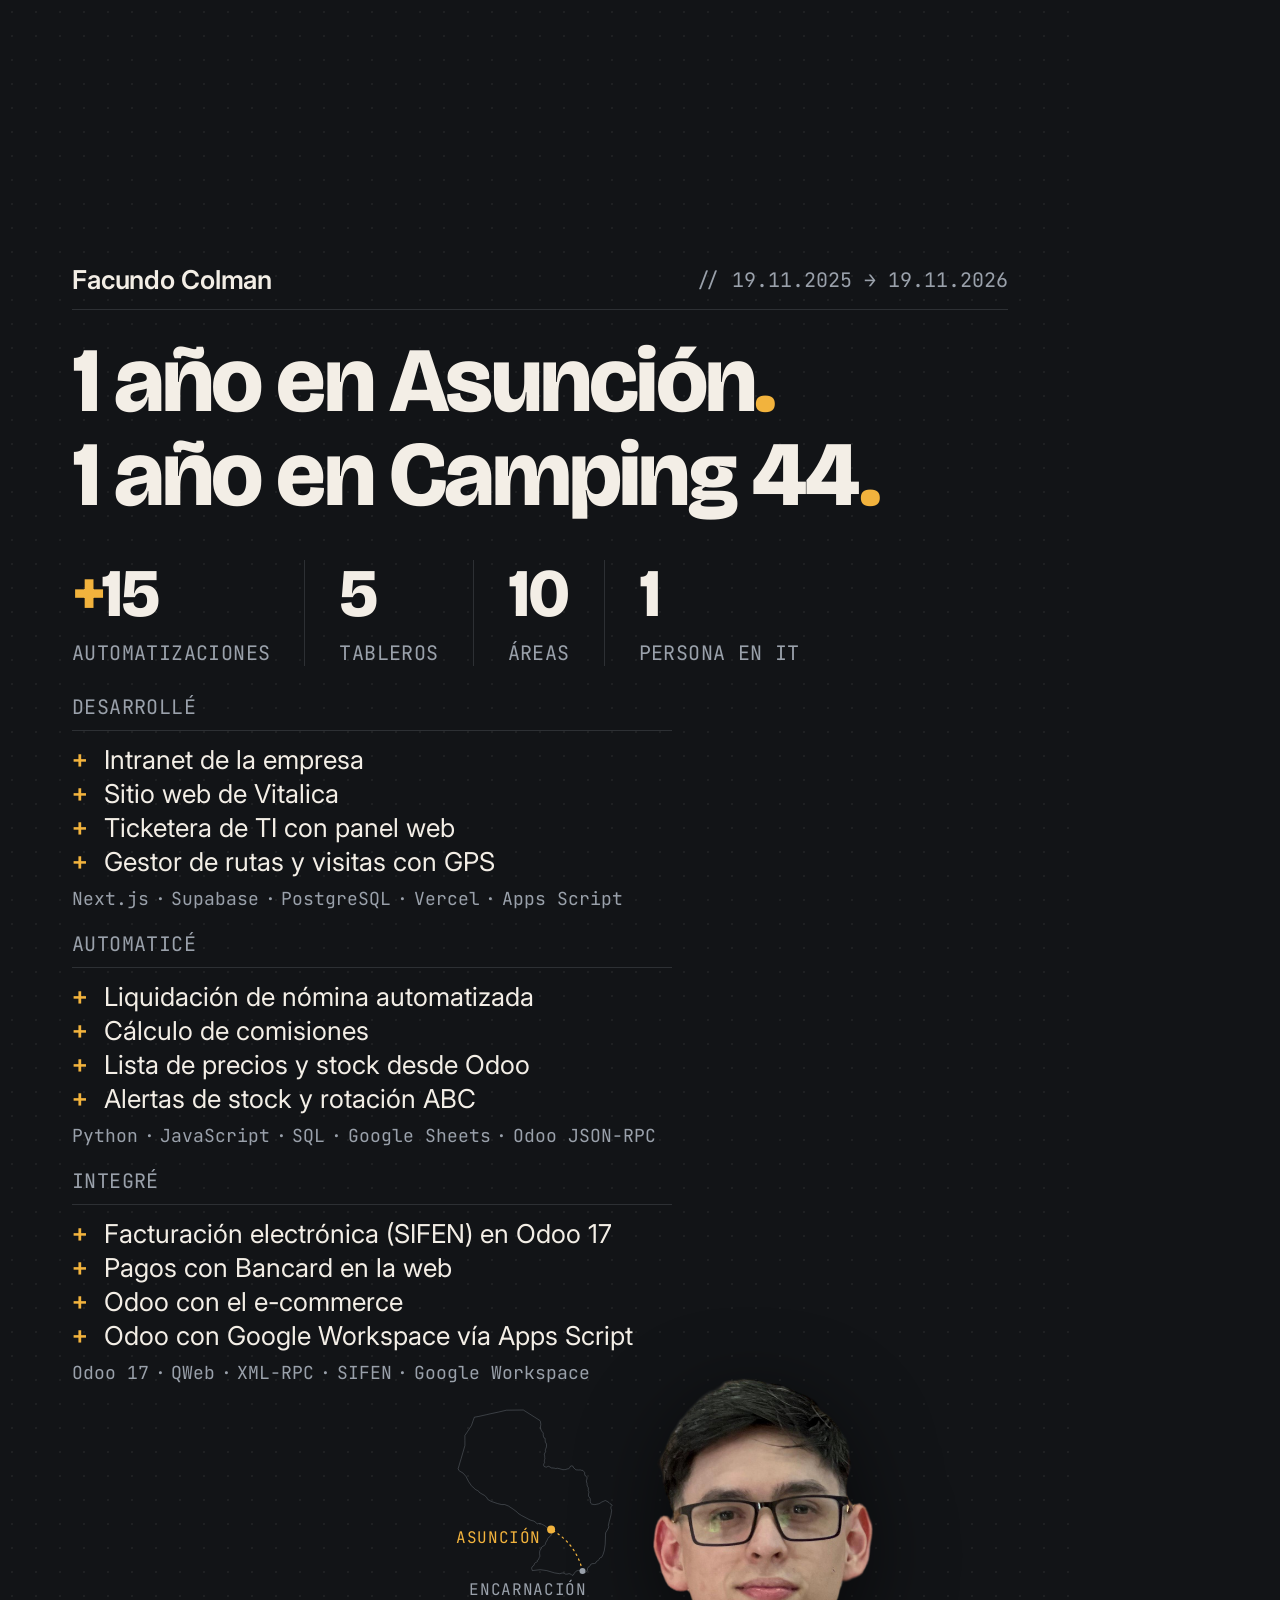
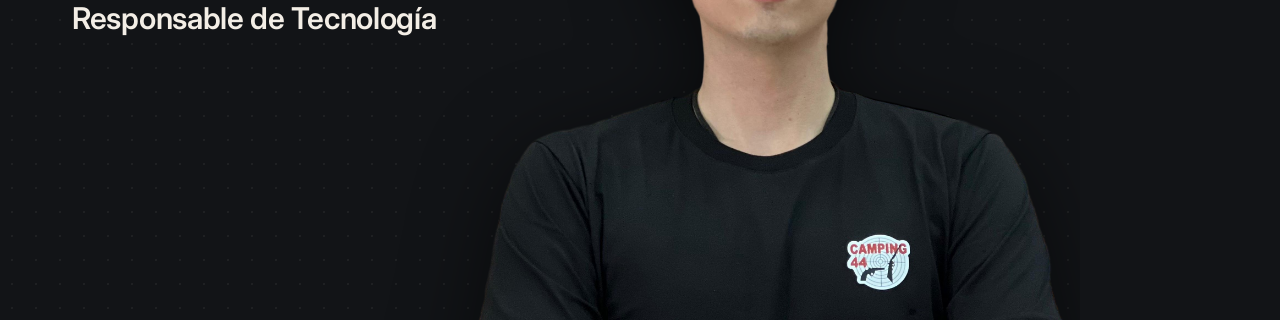
==== src/historia.html @ 82640788 "Historia de Instagram 1080×1920 (output/historia-ig.png) - src/build_historia.js + src/historia.css:" ====
<!doctype html>
<html lang="es">
<head>
<meta charset="utf-8">
<title>1 año en Camping 44 — historia</title>
<link rel="preconnect" href="https://fonts.googleapis.com">
<link rel="preconnect" href="https://fonts.gstatic.com" crossorigin>
<link href="https://fonts.googleapis.com/css2?family=Bricolage+Grotesque:opsz,wght@12..96,800&family=Inter:wght@400;500;600&family=JetBrains+Mono:wght@400;500&display=block" rel="stylesheet">
<link rel="stylesheet" href="historia.css">
</head>
<body>
<main class="canvas">

  <header class="header" style="top:250px">
    <span class="name">Facundo Colman</span>
    <span class="range">// 19.11.2025 → 19.11.2026</span>
  </header>

  <h1 class="title" style="top:334px">1 año en Asunción<span class="dot">.</span><br>1 año en Camping 44<span class="dot">.</span></h1>

  <section class="content stats" style="top:560px">
    <div class="stat"><div class="num"><span class="dot">+</span>15</div><div class="label">Automatizaciones</div></div>
    <div class="stat"><div class="num">5</div><div class="label">Tableros</div></div>
    <div class="stat"><div class="num">10</div><div class="label">Áreas</div></div>
    <div class="stat"><div class="num">1</div><div class="label">Persona en IT</div></div>
  </section>

  <section class="content groups" style="top:694px">
    <div class="group" style="width:600px">
      <div class="section-head"><span class="label">Desarrollé</span></div>
      <ul class="notes">
        <li style="line-height:34px"><span class="plus">+</span>Intranet de la empresa</li>
        <li style="line-height:34px"><span class="plus">+</span>Sitio web de Vitalica</li>
        <li style="line-height:34px"><span class="plus">+</span>Ticketera de TI con panel web</li>
        <li style="line-height:34px"><span class="plus">+</span>Gestor de rutas y visitas con GPS</li>
      </ul>
      <div style="margin-top:8px"><div class="tech">Next.js<span class="sep"> · </span>Supabase<span class="sep"> · </span>PostgreSQL<span class="sep"> · </span>Vercel<span class="sep"> · </span>Apps Script</div></div>
    </div>
    <div class="group" style="margin-top:20px;width:600px">
      <div class="section-head"><span class="label">Automaticé</span></div>
      <ul class="notes">
        <li style="line-height:34px"><span class="plus">+</span>Liquidación de nómina automatizada</li>
        <li style="line-height:34px"><span class="plus">+</span>Cálculo de comisiones</li>
        <li style="line-height:34px"><span class="plus">+</span>Lista de precios y stock desde Odoo</li>
        <li style="line-height:34px"><span class="plus">+</span>Alertas de stock y rotación ABC</li>
      </ul>
      <div style="margin-top:8px"><div class="tech">Python<span class="sep"> · </span>JavaScript<span class="sep"> · </span>SQL<span class="sep"> · </span>Google Sheets<span class="sep"> · </span>Odoo JSON-RPC</div></div>
    </div>
    <div class="group" style="margin-top:20px;width:600px">
      <div class="section-head"><span class="label">Integré</span></div>
      <ul class="notes">
        <li style="line-height:34px"><span class="plus">+</span>Facturación electrónica (SIFEN) en Odoo 17</li>
        <li style="line-height:34px"><span class="plus">+</span>Pagos con Bancard en la web</li>
        <li style="line-height:34px"><span class="plus">+</span>Odoo con el e-commerce</li>
        <li style="line-height:34px"><span class="plus">+</span>Odoo con Google Workspace vía Apps Script</li>
      </ul>
      <div style="margin-top:8px"><div class="tech">Odoo 17<span class="sep"> · </span>QWeb<span class="sep"> · </span>XML-RPC<span class="sep"> · </span>SIFEN<span class="sep"> · </span>Google Workspace</div></div>
    </div>
  </section>

  <img class="photo" src="foto_recorte.png" alt="Facundo Colman"
       style="left:462px;top:1378px;width:615px">

  <svg class="map" style="left:458px;top:1410px" width="155" height="166" viewBox="0 0 155 166" overflow="visible" xmlns="http://www.w3.org/2000/svg">
    <path d="M82.4,17.6L82.8,19.0L83.1,20.1L83.7,20.9L84.3,22.0L84.9,22.6L85.3,23.6L85.2,24.7L85.4,26.2L85.7,27.4L86.0,27.8L86.9,28.1L87.3,29.2L87.0,29.8L87.2,30.5L87.5,31.1L87.2,31.7L87.3,32.2L87.9,32.6L88.5,34.2L88.5,36.9L87.9,38.4L87.4,39.6L87.3,40.3L87.7,41.4L87.1,42.6L86.3,44.2L86.5,45.2L86.7,46.2L86.7,47.3L86.9,48.3L86.7,49.3L86.4,50.2L86.3,51.3L86.6,52.5L86.0,53.6L85.7,54.4L85.6,55.2L86.2,56.5L87.6,57.0L88.7,57.1L89.7,56.5L90.5,56.3L91.9,56.9L93.3,57.9L95.0,58.0L96.5,58.2L97.6,58.6L99.3,58.2L101.1,58.6L103.2,59.2L104.9,59.7L106.6,59.6L107.8,59.5L109.2,58.9L110.4,59.0L111.4,57.9L112.0,57.0L112.4,56.3L113.8,55.8L114.8,56.1L115.6,57.8L117.0,58.8L117.5,59.6L118.6,59.9L120.8,60.0L122.2,59.9L123.8,60.4L124.8,60.4L125.7,61.4L126.6,62.5L126.7,64.5L127.5,66.1L128.5,66.7L129.1,67.7L128.9,69.1L128.4,70.5L128.5,72.0L129.0,73.4L129.0,74.8L129.4,76.2L130.1,77.4L130.4,79.3L130.2,80.7L130.7,81.5L130.9,82.6L130.6,83.5L130.5,84.8L130.5,85.9L130.9,86.8L132.0,88.0L132.3,90.1L132.3,91.6L132.8,93.3L133.7,94.1L135.1,94.4L136.8,94.6L138.9,94.2L140.7,93.8L141.8,93.3L143.8,92.0L145.5,91.3L146.4,90.9L147.3,90.5L149.0,91.3L150.7,92.3L152.0,93.7L154.3,95.2L153.9,95.6L152.9,96.8L152.9,98.3L153.6,100.4L153.0,104.8L151.2,111.6L150.4,115.6L150.8,116.7L150.1,118.7L147.6,122.9L147.5,125.8L147.2,134.4L146.3,140.5L144.9,144.9L143.6,147.3L142.5,147.6L141.6,148.3L141.1,149.5L140.2,150.4L138.8,151.2L138.0,152.0L137.9,152.9L136.6,153.5L134.1,153.7L132.6,154.5L132.1,155.6L131.3,156.6L130.0,157.3L129.5,158.4L129.5,160.0L128.8,161.4L127.3,162.6L125.9,162.6L124.6,161.5L123.0,160.8L120.8,160.4L119.0,160.7L117.6,161.6L116.4,163.1L115.3,165.0L114.0,165.4L112.7,164.0L111.0,163.6L108.9,164.2L107.3,164.0L106.1,163.1L104.2,163.0L101.7,163.7L96.5,162.9L88.8,160.6L82.3,159.7L74.3,160.6L73.6,158.2L74.0,156.9L75.3,156.0L76.1,154.9L76.5,153.6L77.3,152.7L78.8,152.1L79.4,151.4L79.2,150.8L79.5,150.2L80.4,149.7L80.8,148.9L81.0,147.8L81.3,147.3L81.8,146.9L81.9,146.1L81.6,143.8L81.6,141.9L82.0,140.4L82.5,139.5L82.9,139.3L83.2,138.8L83.3,137.9L83.8,137.0L86.4,135.3L87.4,134.4L87.4,133.6L87.8,132.4L89.3,129.9L89.8,128.8L89.9,128.2L90.4,127.6L92.2,126.3L93.2,125.0L93.4,123.8L92.9,122.4L91.9,120.8L88.6,117.0L86.1,115.3L82.9,113.8L80.7,113.4L79.7,113.9L78.7,113.5L77.6,112.2L75.8,111.1L72.1,110.0L63.6,105.5L60.2,103.4L59.0,102.0L55.8,99.6L50.6,96.1L46.6,94.5L43.8,94.6L39.4,93.5L33.2,91.4L29.7,89.4L28.7,87.4L26.5,85.4L22.9,83.4L21.0,82.1L20.9,81.5L19.8,80.7L17.8,79.7L15.6,77.9L13.3,75.5L10.7,71.7L8.0,66.5L5.1,63.1L2.0,61.3L0.5,60.1L0.5,59.5L0.0,58.9L0.4,58.0L1.5,54.0L3.2,48.4L4.9,42.5L6.9,35.6L6.9,30.7L6.9,25.5L9.7,21.3L11.7,18.3L13.5,15.4L15.2,10.5L16.4,7.2L20.9,6.4L28.5,4.7L32.3,3.8L40.4,2.1L48.5,0.2L57.1,0.1L65.3,0.0L71.8,4.1L76.7,7.2L82.0,10.6L82.4,11.4L82.8,14.3L82.4,17.6Z" fill="none" stroke="#9AA1AB" stroke-opacity="0.3" stroke-width="1" stroke-linejoin="round" vector-effect="non-scaling-stroke"/>
    <path d="M124.5,160.9 Q117.9,133.3 93.1,119.5" fill="none" stroke="#F2B33D" stroke-width="1.25" stroke-dasharray="1.5 4" stroke-linecap="round"/>
    <circle cx="124.5" cy="160.9" r="3" fill="#9AA1AB"/>
    <circle cx="93.1" cy="119.5" r="4" fill="#F2B33D"/>
    <text class="map-label" x="83.1" y="132.5" text-anchor="end" fill="#F2B33D">ASUNCIÓN</text>
    <text class="map-label" x="128.5" y="184.9" text-anchor="end" fill="#9AA1AB">ENCARNACIÓN</text>
  </svg>

  <footer class="footer" style="top:1600px">
    <div class="role">Responsable de Tecnología</div>
  </footer>

</main>
</body>
</html>
---- src/historia.css ----
/* Historia de Instagram · 1 año en Camping 44 — 1080×1920 (9:16)
   Zonas seguras: 0–250 px arriba y 1640–1920 px abajo quedan solo con fondo. */
:root {
  --bg: #121417;
  --ivory: #F3EEE6;
  --gray: #9AA1AB;
  --gold: #F2B33D;
  --rule: rgba(154, 161, 171, 0.20);
  --margin: 72px;
  --col: 936px;
}

* { box-sizing: border-box; margin: 0; padding: 0; }
html, body { width: 1080px; height: 1920px; background: var(--bg); }

.canvas {
  position: relative;
  width: 1080px; height: 1920px;
  overflow: hidden;
  background-color: var(--bg);
  background-image: radial-gradient(circle, rgba(243, 238, 230, 0.055) 1px, transparent 1.5px);
  background-size: 24px 24px;
  color: var(--ivory);
  font-family: "Inter", sans-serif;
  -webkit-font-smoothing: antialiased;
}

/* Encabezado */
.header {
  position: absolute; left: var(--margin); right: var(--margin);
  height: 60px;
  display: flex; align-items: center; justify-content: space-between;
  border-bottom: 1px solid var(--rule);
}
.header .name { font-weight: 600; font-size: 26px; letter-spacing: -0.005em; }
.header .range { font-family: "JetBrains Mono", monospace; font-size: 20px; color: var(--gray); }

/* Título */
.title {
  position: absolute; left: var(--margin);
  font-family: "Bricolage Grotesque", sans-serif;
  font-weight: 800; font-size: 92px; line-height: 1.02; letter-spacing: -0.03em;
  white-space: nowrap;
}
.dot { color: var(--gold); }

/* Foto */
.photo {
  position: absolute;
  height: auto;
  filter: drop-shadow(0 18px 40px rgba(0, 0, 0, 0.55));
}

.content { position: absolute; left: var(--margin); }

.label {
  font-family: "JetBrains Mono", monospace;
  font-size: 20px; line-height: 1.3; letter-spacing: 0.02em;
  color: var(--gray); text-transform: uppercase;
}

/* Números */
.stats { display: grid; grid-template-columns: repeat(4, auto); justify-content: start; }
.stat { padding: 0 34px; border-left: 1px solid var(--rule); }
.stat:first-child { padding-left: 0; border-left: 0; }
.stat .label { white-space: nowrap; }
.stat .num {
  font-family: "Bricolage Grotesque", sans-serif;
  font-weight: 800; font-size: 68px; line-height: 1; letter-spacing: -0.02em;
  margin-bottom: 12px;
}

/* Grupos */
.groups { display: flex; flex-direction: column; }
.section-head {
  padding-bottom: 10px;
  border-bottom: 1px solid var(--rule);
  margin-bottom: 12px;
}
.notes { list-style: none; }
.notes li {
  display: flex; align-items: baseline;
  font-size: 26px; font-weight: 400;
  white-space: nowrap;
}
.notes .plus {
  flex: 0 0 32px;
  font-family: "JetBrains Mono", monospace; font-weight: 500;
  color: var(--gold);
}
.tech {
  font-family: "JetBrains Mono", monospace;
  font-size: 18px; line-height: 24px;
  color: var(--gray);
  white-space: nowrap;
}
.tech .sep { word-spacing: -0.3em; }

/* Pie */
.footer { position: absolute; left: var(--margin); }
.footer .role { font-weight: 600; font-size: 30px; letter-spacing: -0.01em; }

/* Mapa */
.map { position: absolute; }
.map-label { font-family: "JetBrains Mono", monospace; font-size: 16px; letter-spacing: 0.04em; }
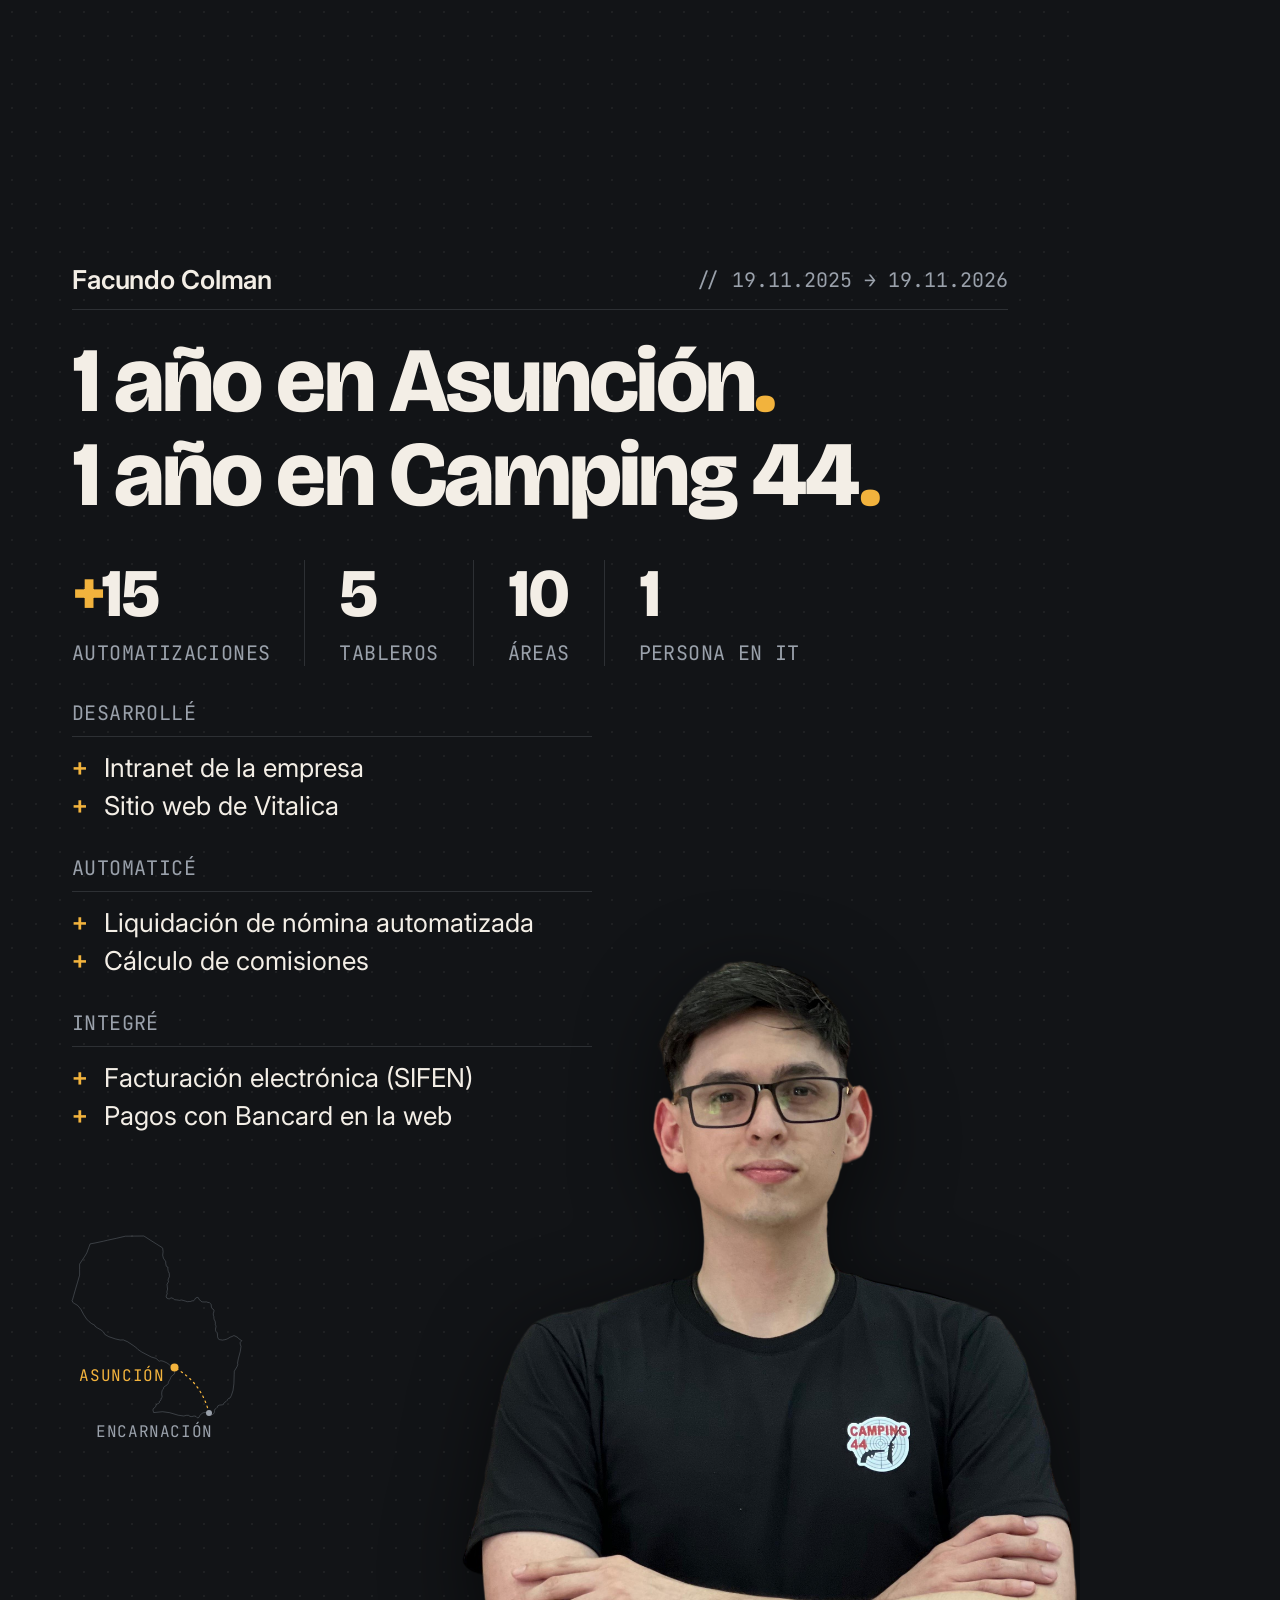
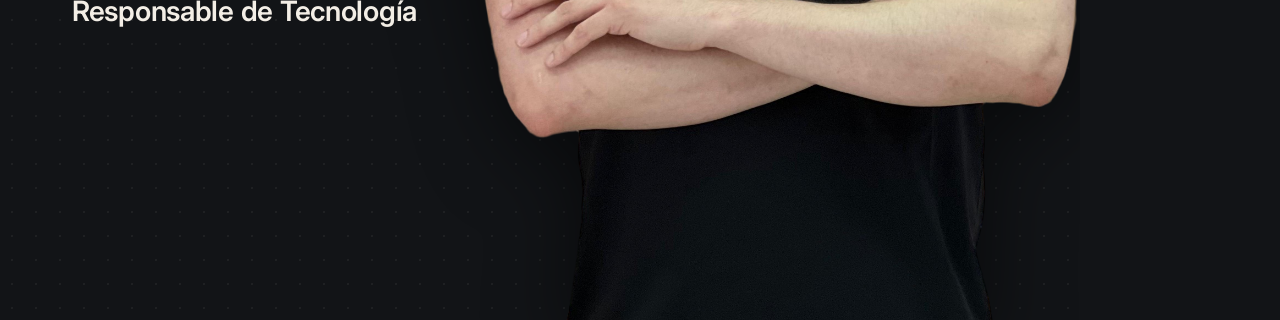
==== commit 53e4dd28: "Historia IG: menos texto y foto de la cintura para arriba - 2 ítems por grupo y sin líneas de tecnol" ====
--- a/src/historia.html
+++ b/src/historia.html
@@ -25,52 +25,43 @@
     <div class="stat"><div class="num">1</div><div class="label">Persona en IT</div></div>
   </section>
 
-  <section class="content groups" style="top:694px">
-    <div class="group" style="width:600px">
+  <section class="content groups" style="top:700px">
+    <div class="group" style="width:520px">
       <div class="section-head"><span class="label">Desarrollé</span></div>
       <ul class="notes">
-        <li style="line-height:34px"><span class="plus">+</span>Intranet de la empresa</li>
-        <li style="line-height:34px"><span class="plus">+</span>Sitio web de Vitalica</li>
-        <li style="line-height:34px"><span class="plus">+</span>Ticketera de TI con panel web</li>
-        <li style="line-height:34px"><span class="plus">+</span>Gestor de rutas y visitas con GPS</li>
+        <li style="line-height:38px"><span class="plus">+</span>Intranet de la empresa</li>
+        <li style="line-height:38px"><span class="plus">+</span>Sitio web de Vitalica</li>
       </ul>
-      <div style="margin-top:8px"><div class="tech">Next.js<span class="sep"> · </span>Supabase<span class="sep"> · </span>PostgreSQL<span class="sep"> · </span>Vercel<span class="sep"> · </span>Apps Script</div></div>
     </div>
-    <div class="group" style="margin-top:20px;width:600px">
+    <div class="group" style="margin-top:30px;width:520px">
       <div class="section-head"><span class="label">Automaticé</span></div>
       <ul class="notes">
-        <li style="line-height:34px"><span class="plus">+</span>Liquidación de nómina automatizada</li>
-        <li style="line-height:34px"><span class="plus">+</span>Cálculo de comisiones</li>
-        <li style="line-height:34px"><span class="plus">+</span>Lista de precios y stock desde Odoo</li>
-        <li style="line-height:34px"><span class="plus">+</span>Alertas de stock y rotación ABC</li>
+        <li style="line-height:38px"><span class="plus">+</span>Liquidación de nómina automatizada</li>
+        <li style="line-height:38px"><span class="plus">+</span>Cálculo de comisiones</li>
       </ul>
-      <div style="margin-top:8px"><div class="tech">Python<span class="sep"> · </span>JavaScript<span class="sep"> · </span>SQL<span class="sep"> · </span>Google Sheets<span class="sep"> · </span>Odoo JSON-RPC</div></div>
     </div>
-    <div class="group" style="margin-top:20px;width:600px">
+    <div class="group" style="margin-top:30px;width:520px">
       <div class="section-head"><span class="label">Integré</span></div>
       <ul class="notes">
-        <li style="line-height:34px"><span class="plus">+</span>Facturación electrónica (SIFEN) en Odoo 17</li>
-        <li style="line-height:34px"><span class="plus">+</span>Pagos con Bancard en la web</li>
-        <li style="line-height:34px"><span class="plus">+</span>Odoo con el e-commerce</li>
-        <li style="line-height:34px"><span class="plus">+</span>Odoo con Google Workspace vía Apps Script</li>
+        <li style="line-height:38px"><span class="plus">+</span>Facturación electrónica (SIFEN)</li>
+        <li style="line-height:38px"><span class="plus">+</span>Pagos con Bancard en la web</li>
       </ul>
-      <div style="margin-top:8px"><div class="tech">Odoo 17<span class="sep"> · </span>QWeb<span class="sep"> · </span>XML-RPC<span class="sep"> · </span>SIFEN<span class="sep"> · </span>Google Workspace</div></div>
     </div>
   </section>
 
   <img class="photo" src="foto_recorte.png" alt="Facundo Colman"
-       style="left:462px;top:1378px;width:615px">
+       style="left:462px;top:960px;width:615px">
 
-  <svg class="map" style="left:458px;top:1410px" width="155" height="166" viewBox="0 0 155 166" overflow="visible" xmlns="http://www.w3.org/2000/svg">
-    <path d="M82.4,17.6L82.8,19.0L83.1,20.1L83.7,20.9L84.3,22.0L84.9,22.6L85.3,23.6L85.2,24.7L85.4,26.2L85.7,27.4L86.0,27.8L86.9,28.1L87.3,29.2L87.0,29.8L87.2,30.5L87.5,31.1L87.2,31.7L87.3,32.2L87.9,32.6L88.5,34.2L88.5,36.9L87.9,38.4L87.4,39.6L87.3,40.3L87.7,41.4L87.1,42.6L86.3,44.2L86.5,45.2L86.7,46.2L86.7,47.3L86.9,48.3L86.7,49.3L86.4,50.2L86.3,51.3L86.6,52.5L86.0,53.6L85.7,54.4L85.6,55.2L86.2,56.5L87.6,57.0L88.7,57.1L89.7,56.5L90.5,56.3L91.9,56.9L93.3,57.9L95.0,58.0L96.5,58.2L97.6,58.6L99.3,58.2L101.1,58.6L103.2,59.2L104.9,59.7L106.6,59.6L107.8,59.5L109.2,58.9L110.4,59.0L111.4,57.9L112.0,57.0L112.4,56.3L113.8,55.8L114.8,56.1L115.6,57.8L117.0,58.8L117.5,59.6L118.6,59.9L120.8,60.0L122.2,59.9L123.8,60.4L124.8,60.4L125.7,61.4L126.6,62.5L126.7,64.5L127.5,66.1L128.5,66.7L129.1,67.7L128.9,69.1L128.4,70.5L128.5,72.0L129.0,73.4L129.0,74.8L129.4,76.2L130.1,77.4L130.4,79.3L130.2,80.7L130.7,81.5L130.9,82.6L130.6,83.5L130.5,84.8L130.5,85.9L130.9,86.8L132.0,88.0L132.3,90.1L132.3,91.6L132.8,93.3L133.7,94.1L135.1,94.4L136.8,94.6L138.9,94.2L140.7,93.8L141.8,93.3L143.8,92.0L145.5,91.3L146.4,90.9L147.3,90.5L149.0,91.3L150.7,92.3L152.0,93.7L154.3,95.2L153.9,95.6L152.9,96.8L152.9,98.3L153.6,100.4L153.0,104.8L151.2,111.6L150.4,115.6L150.8,116.7L150.1,118.7L147.6,122.9L147.5,125.8L147.2,134.4L146.3,140.5L144.9,144.9L143.6,147.3L142.5,147.6L141.6,148.3L141.1,149.5L140.2,150.4L138.8,151.2L138.0,152.0L137.9,152.9L136.6,153.5L134.1,153.7L132.6,154.5L132.1,155.6L131.3,156.6L130.0,157.3L129.5,158.4L129.5,160.0L128.8,161.4L127.3,162.6L125.9,162.6L124.6,161.5L123.0,160.8L120.8,160.4L119.0,160.7L117.6,161.6L116.4,163.1L115.3,165.0L114.0,165.4L112.7,164.0L111.0,163.6L108.9,164.2L107.3,164.0L106.1,163.1L104.2,163.0L101.7,163.7L96.5,162.9L88.8,160.6L82.3,159.7L74.3,160.6L73.6,158.2L74.0,156.9L75.3,156.0L76.1,154.9L76.5,153.6L77.3,152.7L78.8,152.1L79.4,151.4L79.2,150.8L79.5,150.2L80.4,149.7L80.8,148.9L81.0,147.8L81.3,147.3L81.8,146.9L81.9,146.1L81.6,143.8L81.6,141.9L82.0,140.4L82.5,139.5L82.9,139.3L83.2,138.8L83.3,137.9L83.8,137.0L86.4,135.3L87.4,134.4L87.4,133.6L87.8,132.4L89.3,129.9L89.8,128.8L89.9,128.2L90.4,127.6L92.2,126.3L93.2,125.0L93.4,123.8L92.9,122.4L91.9,120.8L88.6,117.0L86.1,115.3L82.9,113.8L80.7,113.4L79.7,113.9L78.7,113.5L77.6,112.2L75.8,111.1L72.1,110.0L63.6,105.5L60.2,103.4L59.0,102.0L55.8,99.6L50.6,96.1L46.6,94.5L43.8,94.6L39.4,93.5L33.2,91.4L29.7,89.4L28.7,87.4L26.5,85.4L22.9,83.4L21.0,82.1L20.9,81.5L19.8,80.7L17.8,79.7L15.6,77.9L13.3,75.5L10.7,71.7L8.0,66.5L5.1,63.1L2.0,61.3L0.5,60.1L0.5,59.5L0.0,58.9L0.4,58.0L1.5,54.0L3.2,48.4L4.9,42.5L6.9,35.6L6.9,30.7L6.9,25.5L9.7,21.3L11.7,18.3L13.5,15.4L15.2,10.5L16.4,7.2L20.9,6.4L28.5,4.7L32.3,3.8L40.4,2.1L48.5,0.2L57.1,0.1L65.3,0.0L71.8,4.1L76.7,7.2L82.0,10.6L82.4,11.4L82.8,14.3L82.4,17.6Z" fill="none" stroke="#9AA1AB" stroke-opacity="0.3" stroke-width="1" stroke-linejoin="round" vector-effect="non-scaling-stroke"/>
-    <path d="M124.5,160.9 Q117.9,133.3 93.1,119.5" fill="none" stroke="#F2B33D" stroke-width="1.25" stroke-dasharray="1.5 4" stroke-linecap="round"/>
-    <circle cx="124.5" cy="160.9" r="3" fill="#9AA1AB"/>
-    <circle cx="93.1" cy="119.5" r="4" fill="#F2B33D"/>
-    <text class="map-label" x="83.1" y="132.5" text-anchor="end" fill="#F2B33D">ASUNCIÓN</text>
-    <text class="map-label" x="128.5" y="184.9" text-anchor="end" fill="#9AA1AB">ENCARNACIÓN</text>
+  <svg class="map" style="left:72px;top:1236px" width="170" height="182" viewBox="0 0 170 182" overflow="visible" xmlns="http://www.w3.org/2000/svg">
+    <path d="M90.7,19.3L91.1,20.9L91.4,22.2L92.0,23.0L92.7,24.2L93.4,24.9L93.8,25.9L93.7,27.2L94.0,28.8L94.3,30.2L94.6,30.5L95.6,30.9L96.1,32.1L95.7,32.8L95.9,33.5L96.2,34.2L95.9,34.9L96.1,35.4L96.7,35.9L97.3,37.7L97.4,40.6L96.7,42.2L96.2,43.6L96.1,44.4L96.5,45.5L95.8,46.9L95.0,48.6L95.2,49.7L95.3,50.8L95.4,52.0L95.6,53.1L95.3,54.2L95.0,55.3L94.9,56.4L95.2,57.7L94.6,59.0L94.3,59.8L94.2,60.7L94.8,62.1L96.3,62.7L97.5,62.8L98.7,62.1L99.5,61.9L101.1,62.5L102.6,63.7L104.5,63.9L106.1,64.1L107.4,64.4L109.3,64.0L111.2,64.4L113.5,65.1L115.3,65.7L117.2,65.5L118.6,65.5L120.1,64.8L121.5,64.9L122.6,63.7L123.2,62.7L123.7,62.0L125.2,61.4L126.3,61.7L127.2,63.6L128.7,64.7L129.3,65.5L130.4,65.9L132.9,66.0L134.4,65.9L136.2,66.5L137.3,66.5L138.3,67.5L139.2,68.7L139.4,71.0L140.2,72.7L141.4,73.4L142.0,74.5L141.8,76.0L141.3,77.5L141.3,79.2L141.9,80.7L141.9,82.3L142.3,83.8L143.1,85.1L143.4,87.2L143.3,88.7L143.8,89.6L144.0,90.8L143.7,91.9L143.5,93.2L143.6,94.5L144.0,95.5L145.2,96.8L145.5,99.1L145.5,100.7L146.1,102.6L147.1,103.5L148.7,103.8L150.5,104.1L152.8,103.7L154.8,103.1L155.9,102.6L158.1,101.2L160.1,100.5L161.1,99.9L162.0,99.6L164.0,100.5L165.8,101.5L167.2,103.1L169.8,104.7L169.3,105.2L168.2,106.5L168.2,108.1L169.0,110.4L168.3,115.3L166.3,122.8L165.5,127.1L165.8,128.4L165.1,130.5L162.3,135.2L162.2,138.4L161.9,147.8L161.0,154.5L159.4,159.4L158.0,162.1L156.7,162.4L155.8,163.2L155.2,164.4L154.2,165.4L152.7,166.3L151.8,167.2L151.7,168.2L150.3,168.8L147.5,169.1L145.8,169.9L145.4,171.2L144.4,172.2L143.1,173.0L142.4,174.3L142.5,176.0L141.7,177.6L140.0,178.8L138.5,178.9L137.1,177.7L135.2,176.9L132.9,176.5L131.0,176.8L129.4,177.8L128.0,179.4L126.8,181.5L125.4,181.9L124.0,180.4L122.1,180.0L119.8,180.6L118.0,180.4L116.7,179.4L114.6,179.3L111.8,180.0L106.2,179.2L97.7,176.7L90.5,175.7L81.7,176.6L80.9,174.0L81.4,172.6L82.8,171.6L83.7,170.4L84.1,169.0L85.1,168.0L86.7,167.3L87.4,166.6L87.1,165.9L87.5,165.2L88.4,164.7L88.9,163.8L89.1,162.6L89.4,162.0L90.0,161.6L90.1,160.7L89.7,158.2L89.8,156.1L90.2,154.5L90.8,153.5L91.2,153.2L91.5,152.7L91.6,151.7L92.2,150.8L95.0,148.9L96.1,147.8L96.2,146.9L96.6,145.7L98.3,142.9L98.8,141.7L98.8,141.0L99.4,140.4L101.4,138.9L102.5,137.5L102.7,136.1L102.2,134.6L101.1,132.9L97.5,128.7L94.7,126.8L91.1,125.2L88.8,124.7L87.7,125.2L86.5,124.8L85.4,123.4L83.4,122.2L79.3,121.0L69.9,116.1L66.2,113.7L64.9,112.2L61.4,109.6L55.7,105.8L51.3,103.9L48.2,104.0L43.3,102.9L36.6,100.6L32.7,98.3L31.6,96.1L29.1,94.0L25.2,91.8L23.1,90.3L23.0,89.6L21.8,88.7L19.6,87.6L17.2,85.7L14.6,83.0L11.8,78.8L8.8,73.2L5.6,69.4L2.2,67.4L0.5,66.1L0.5,65.5L0.0,64.8L0.5,63.8L1.7,59.5L3.5,53.2L5.4,46.8L7.6,39.2L7.6,33.8L7.6,28.1L10.7,23.4L12.9,20.1L14.8,16.9L16.8,11.5L18.1,7.9L23.0,7.0L31.4,5.2L35.6,4.2L44.4,2.3L53.4,0.2L62.8,0.1L71.9,0.0L78.9,4.5L84.3,7.9L90.3,11.7L90.7,12.5L91.1,15.7L90.7,19.3Z" fill="none" stroke="#9AA1AB" stroke-opacity="0.3" stroke-width="1" stroke-linejoin="round" vector-effect="non-scaling-stroke"/>
+    <path d="M137.0,177.0 Q129.7,146.6 102.5,131.5" fill="none" stroke="#F2B33D" stroke-width="1.25" stroke-dasharray="1.5 4" stroke-linecap="round"/>
+    <circle cx="137.0" cy="177.0" r="3" fill="#9AA1AB"/>
+    <circle cx="102.5" cy="131.5" r="4" fill="#F2B33D"/>
+    <text class="map-label" x="92.5" y="144.5" text-anchor="end" fill="#F2B33D">ASUNCIÓN</text>
+    <text class="map-label" x="141.0" y="201.0" text-anchor="end" fill="#9AA1AB">ENCARNACIÓN</text>
   </svg>
 
-  <footer class="footer" style="top:1600px">
+  <footer class="footer" style="top:1594px">
     <div class="role">Responsable de Tecnología</div>
   </footer>
 
--- a/src/historia.css
+++ b/src/historia.css
@@ -98,7 +98,7 @@
 
 /* Pie */
 .footer { position: absolute; left: var(--margin); }
-.footer .role { font-weight: 600; font-size: 30px; letter-spacing: -0.01em; }
+.footer .role { font-weight: 600; font-size: 28px; letter-spacing: -0.01em; }
 
 /* Mapa */
 .map { position: absolute; }
